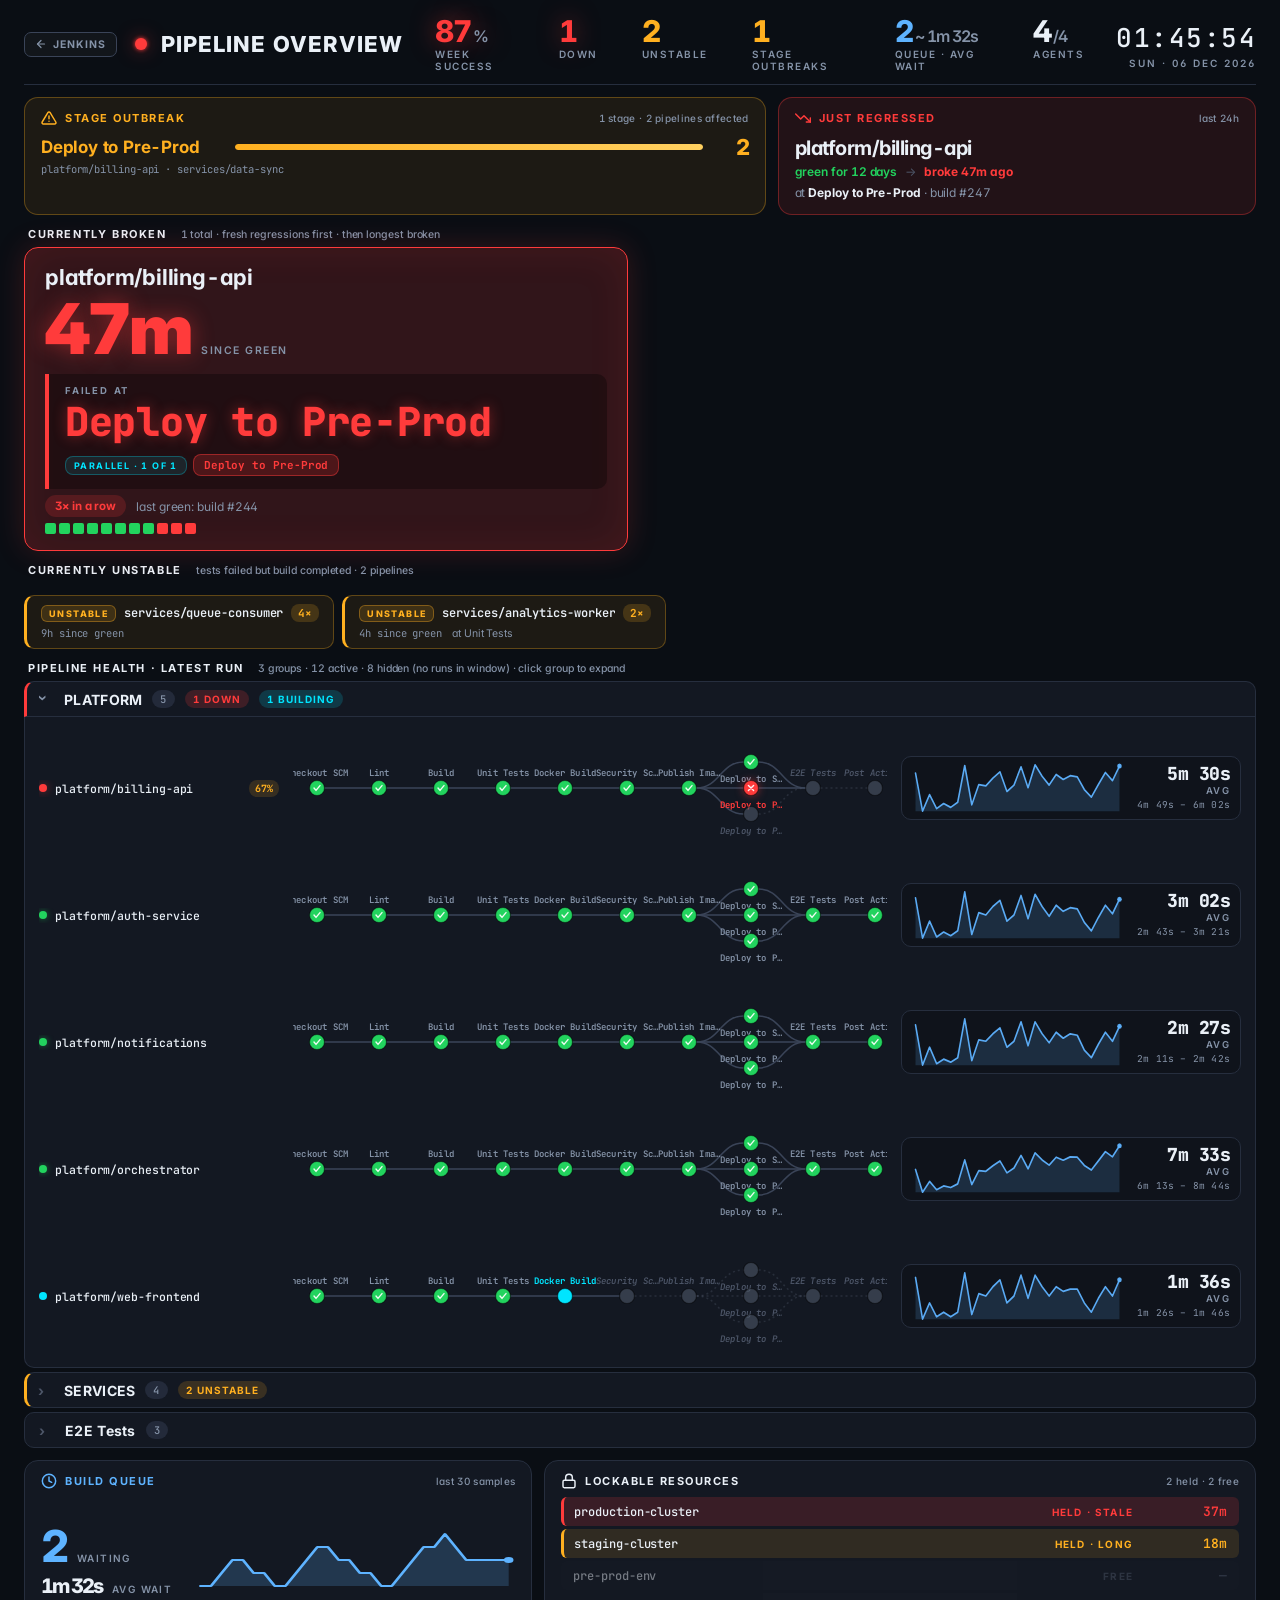
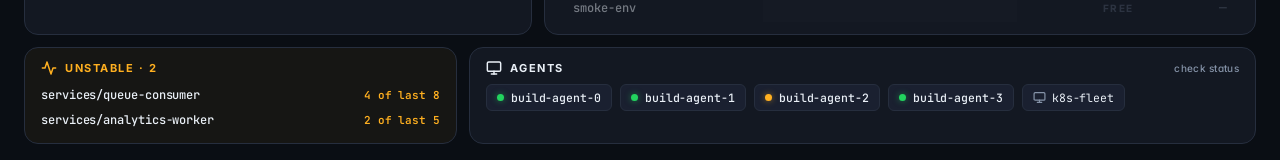
==== docs/preview.html @ 1a1cbe79 "Docs: dummy preview images for kiosk/embedded/locks; fix lock sort and preview data stub" ====
<!DOCTYPE html>
<html lang="en">
<head>
<meta charset="UTF-8">
<title>Pipeline Overview · Preview</title>
<link rel="preconnect" href="https://fonts.googleapis.com">
<link rel="preconnect" href="https://fonts.gstatic.com" crossorigin>
<link href="https://fonts.googleapis.com/css2?family=Inter:wght@400;500;600;700;800;900&family=JetBrains+Mono:wght@400;500;600;700&display=swap" rel="stylesheet">
<link rel="stylesheet" href="../src/main/webapp/css/overview-dashboard.css">
</head>
<body class="od-kiosk">

<div id="overview-dashboard"
     data-view-url="/preview/"
     data-root-url="/"
     data-refresh-interval="30"
     data-dashboard-title="Pipeline Overview"
     data-fullscreen="true">
  <div class="od-loading">
    <div class="od-loading-spinner"></div>
    <p>Loading dashboard data&hellip;</p>
  </div>
</div>

<script>
function makePipeline(name, opts) {
  opts = opts || {};
  return Object.assign({
    jobName: name,
    displayName: name,
    buildNumber: opts.buildNumber || (100 + Math.floor(Math.random() * 200)),
    buildUrl: '#',
    buildResult: opts.buildResult || 'SUCCESS',
    successRate7d: opts.successRate7d != null ? opts.successRate7d : 100,
    totalBuilds7d: opts.totalBuilds7d || 8,
    failureCount7d: opts.failureCount7d || 0,
    unstableCount7d: opts.unstableCount7d || 0,
    stages: opts.stages || DEFAULT_STAGES_OK,
    execTimes: opts.execTimes || fakeTimes(opts.avgSec || 240, 30, opts.trend || 0)
  }, opts.extra || {});
}

function fakeTimes(base, count, trend) {
  let s = 0xdeadbeef;
  const rnd = () => { s = (s * 1664525 + 1013904223) >>> 0; return (s & 0xffff) / 0x10000; };
  const out = [];
  for (let i = 0; i < count; i++) {
    const t = 1 + (trend || 0) * (i / Math.max(count - 1, 1));
    const j = 1 + (rnd() - 0.5) * 0.24;
    out.push(Math.max(5, Math.round(base * t * j)));
  }
  return out;
}

const DEFAULT_STAGES_OK = [
  { type: 'seq', name: 'Checkout SCM',     status: 'ok' },
  { type: 'seq', name: 'Lint',             status: 'ok' },
  { type: 'seq', name: 'Build',            status: 'ok' },
  { type: 'seq', name: 'Unit Tests',       status: 'ok' },
  { type: 'seq', name: 'Docker Build',     status: 'ok' },
  { type: 'seq', name: 'Security Scan',    status: 'ok' },
  { type: 'seq', name: 'Publish Image',    status: 'ok' },
  { type: 'parallel', children: [
      { name: 'Deploy to Staging',  status: 'ok' },
      { name: 'Deploy to Pre-Prod', status: 'ok' },
      { name: 'Deploy to Prod',     status: 'ok' },
  ]},
  { type: 'seq', name: 'E2E Tests',        status: 'ok' },
  { type: 'seq', name: 'Post Actions',     status: 'ok' },
];

const STAGES_FAILED_E2E = [
  { type: 'seq', name: 'Checkout SCM',  status: 'ok' },
  { type: 'seq', name: 'Lint',          status: 'ok' },
  { type: 'seq', name: 'Build',         status: 'ok' },
  { type: 'seq', name: 'Unit Tests',    status: 'ok' },
  { type: 'seq', name: 'Docker Build',  status: 'ok' },
  { type: 'seq', name: 'Security Scan', status: 'ok' },
  { type: 'seq', name: 'Publish Image', status: 'ok' },
  { type: 'parallel', children: [
      { name: 'Deploy to Staging',  status: 'ok' },
      { name: 'Deploy to Pre-Prod', status: 'fail' },
      { name: 'Deploy to Prod',     status: 'skipped' },
  ]},
  { type: 'seq', name: 'E2E Tests',     status: 'skipped' },
  { type: 'seq', name: 'Post Actions',  status: 'skipped' },
];

const STAGES_UNSTABLE = [
  { type: 'seq', name: 'Checkout SCM',  status: 'ok' },
  { type: 'seq', name: 'Lint',          status: 'ok' },
  { type: 'seq', name: 'Build',         status: 'ok' },
  { type: 'seq', name: 'Unit Tests',    status: 'unstable' },
  { type: 'seq', name: 'Docker Build',  status: 'ok' },
  { type: 'seq', name: 'Security Scan', status: 'ok' },
  { type: 'seq', name: 'Publish Image', status: 'ok' },
  { type: 'parallel', children: [
      { name: 'Deploy to Staging',  status: 'ok' },
      { name: 'Deploy to Pre-Prod', status: 'ok' },
      { name: 'Deploy to Prod',     status: 'ok' },
  ]},
  { type: 'seq', name: 'E2E Tests',     status: 'ok' },
  { type: 'seq', name: 'Post Actions',  status: 'ok' },
];

const STAGES_BUILDING = [
  { type: 'seq', name: 'Checkout SCM',  status: 'ok' },
  { type: 'seq', name: 'Lint',          status: 'ok' },
  { type: 'seq', name: 'Build',         status: 'ok' },
  { type: 'seq', name: 'Unit Tests',    status: 'ok' },
  { type: 'seq', name: 'Docker Build',  status: 'building' },
  { type: 'seq', name: 'Security Scan', status: 'skipped' },
  { type: 'seq', name: 'Publish Image', status: 'skipped' },
  { type: 'parallel', children: [
      { name: 'Deploy to Staging',  status: 'skipped' },
      { name: 'Deploy to Pre-Prod', status: 'skipped' },
      { name: 'Deploy to Prod',     status: 'skipped' },
  ]},
  { type: 'seq', name: 'E2E Tests',     status: 'skipped' },
  { type: 'seq', name: 'Post Actions',  status: 'skipped' },
];

const SAMPLE_DATA = {
  timestamp: Date.now(),
  viewName: 'Pipeline Overview',
  summary: {
    weekSuccessRate: 87.4,
    weekSuccessRateLastWeek: 91.0,
    downCount: 1,
    unstableCount: 2,
    buildingCount: 1,
    outbreakCount: 1,
    queueSize: 2,
    avgQueueWaitMs: 92000,
    agentsHealthy: 4,
    agentsTotal: 4
  },
  outbreaks: [
    { stageName: 'Deploy to Pre-Prod', count: 2,
      pipelines: ['platform/billing-api', 'services/data-sync'] }
  ],
  regressions: [
    {
      jobName: 'platform/billing-api',
      displayName: 'platform/billing-api',
      greenDurationMs: 12 * 24 * 3600 * 1000,
      brokeAtMs: Date.now() - 47 * 60 * 1000,
      failedStage: 'Deploy to Pre-Prod',
      buildNumber: 247,
      buildUrl: '#'
    }
  ],
  broken: [
    {
      jobName: 'platform/billing-api',
      displayName: 'platform/billing-api',
      groupName: 'PLATFORM',
      severity: 'failure',
      sinceGreenMs: 47 * 60 * 1000,
      consecutiveFailures: 3,
      lastGreenBuildNumber: 244,
      buildNumber: 247,
      buildUrl: '#',
      failedStage: {
        name: 'Deploy to Pre-Prod',
        isParallel: true,
        branches: [
          { name: 'Deploy to Pre-Prod', status: 'FAILED' }
        ]
      },
      history: ['ok','ok','ok','ok','ok','ok','ok','ok','fail','fail','fail']
    },
    {
      jobName: 'services/analytics-worker',
      displayName: 'services/analytics-worker',
      groupName: 'SERVICES',
      severity: 'unstable',
      sinceGreenMs: 4 * 3600 * 1000,
      consecutiveFailures: 2,
      lastGreenBuildNumber: 88,
      buildNumber: 90,
      buildUrl: '#',
      failedStage: { name: 'Unit Tests', isParallel: false }
    },
    {
      jobName: 'services/queue-consumer',
      displayName: 'services/queue-consumer',
      groupName: 'SERVICES',
      severity: 'unstable',
      sinceGreenMs: 9 * 3600 * 1000,
      consecutiveFailures: 4,
      lastGreenBuildNumber: 51,
      buildNumber: 55,
      buildUrl: '#'
    }
  ],
  groups: [
    {
      name: 'PLATFORM',
      pipelines: [
        makePipeline('platform/billing-api', {
          buildResult: 'FAILURE', successRate7d: 33, failureCount7d: 4, totalBuilds7d: 6,
          stages: STAGES_FAILED_E2E, avgSec: 320, trend: 0.04
        }),
        makePipeline('platform/auth-service', { avgSec: 180 }),
        makePipeline('platform/notifications', { avgSec: 145 }),
        makePipeline('platform/orchestrator', { avgSec: 410, trend: 0.18 }),
        makePipeline('platform/web-frontend', {
          buildResult: 'BUILDING', stages: STAGES_BUILDING, avgSec: 95
        }),
      ]
    },
    {
      name: 'SERVICES',
      pipelines: [
        makePipeline('services/analytics-worker', {
          buildResult: 'UNSTABLE', stages: STAGES_UNSTABLE, avgSec: 280,
          successRate7d: 60, unstableCount7d: 2, totalBuilds7d: 5
        }),
        makePipeline('services/queue-consumer', {
          buildResult: 'UNSTABLE', stages: STAGES_UNSTABLE, avgSec: 165,
          successRate7d: 50, unstableCount7d: 4, failureCount7d: 1, totalBuilds7d: 8
        }),
        makePipeline('services/data-sync', { avgSec: 220 }),
        makePipeline('services/report-generator', { avgSec: 95, trend: -0.12 }),
      ]
    },
    {
      name: 'E2E Tests',
      pipelines: [
        makePipeline('e2e/staging', {
          stages: [
            { type: 'seq', name: 'Checkout SCM',     status: 'ok' },
            { type: 'seq', name: 'Provision',        status: 'ok' },
            { type: 'seq', name: 'Deploy Services',  status: 'ok' },
            { type: 'seq', name: 'Run E2E Tests',    status: 'ok' },
            { type: 'seq', name: 'Tear Down',        status: 'ok' },
          ],
          avgSec: 1450
        }),
        makePipeline('e2e/production', {
          stages: [
            { type: 'seq', name: 'Checkout SCM',    status: 'ok' },
            { type: 'seq', name: 'Run E2E Tests',   status: 'ok' },
            { type: 'seq', name: 'Post Actions',    status: 'ok' },
          ],
          avgSec: 1100
        }),
        makePipeline('e2e/smoke', {
          stages: [
            { type: 'seq', name: 'Checkout SCM',  status: 'ok' },
            { type: 'seq', name: 'Smoke Tests',   status: 'ok' },
          ],
          avgSec: 240
        }),
      ]
    }
  ],
  hiddenInactive: 8,
  queueHistory: [0,0,1,2,2,1,1,0,0,1,2,3,3,2,2,1,1,0,0,1,2,3,3,4,3,2,2,2,2,2],
  locks: [
    { name: 'production-cluster', status: 'held', holdMs: 37 * 60 * 1000, stale: true },
    { name: 'staging-cluster',    status: 'held', holdMs: 18 * 60 * 1000, stale: false },
    { name: 'pre-prod-env',       status: 'free', holdMs: 0, stale: false },
    { name: 'smoke-env',          status: 'free', holdMs: 0, stale: false },
  ],
  unstable: [
    { jobName: 'services/queue-consumer', displayName: 'services/queue-consumer',
      unstableCount: 4, totalCount: 8 },
    { jobName: 'services/analytics-worker', displayName: 'services/analytics-worker',
      unstableCount: 2, totalCount: 5 },
  ],
  agents: {
    permanent: [
      { name: 'build-agent-0', status: 'ok',      executorsBusy: 0, executorsTotal: 2 },
      { name: 'build-agent-1', status: 'ok',      executorsBusy: 1, executorsTotal: 2 },
      { name: 'build-agent-2', status: 'partial', executorsBusy: 2, executorsTotal: 2 },
      { name: 'build-agent-3', status: 'ok',      executorsBusy: 0, executorsTotal: 2 },
    ],
    clouds: [
      { name: 'k8s-fleet', hot: 2, max: 6 },
    ]
  }
};

// The dashboard fetches its data and wraps a CSRF crumb; stub both so the
// real overview-dashboard.js renders SAMPLE_DATA without a Jenkins backend.
window.crumb = { wrap: function (headers) { return headers || {}; } };
window.fetch = function () {
  return Promise.resolve({
    ok: true,
    status: 200,
    json: function () { return Promise.resolve(SAMPLE_DATA); }
  });
};
</script>

<script src="../src/main/webapp/js/overview-dashboard.js"></script>
<script>
  // Auto-expand the first group so the stage graph is visible in the preview.
  var first = document.querySelector('.health-group-block');
  if (first) first.classList.add('expanded');
</script>
</body>
</html>
---- src/main/webapp/css/overview-dashboard.css ----
:root {
  --od-bg: #0a0e14;
  --od-bg-2: #0d1219;
  --od-surface: #131822;
  --od-surface-2: #1a2030;
  --od-surface-3: #232a3a;
  --od-border: #262e3e;
  --od-border-strong: #3a4458;

  --od-text: #eaf0f7;
  --od-text-muted: #8593a8;
  --od-text-dim: #4d5668;

  --od-green: #22d35e;
  --od-green-glow: rgba(34, 211, 94, 0.5);

  --od-red: #ff3b3b;
  --od-red-glow: rgba(255, 59, 59, 0.5);

  --od-amber: #ffb020;
  --od-amber-glow: rgba(255, 176, 32, 0.5);

  --od-blue: #5eb3ff;
  --od-cyan: #00e5ff;
  --od-cyan-glow: rgba(0, 229, 255, 0.55);

  --od-r-sm: 6px;
  --od-r-md: 10px;
  --od-r-lg: 14px;

  --od-font: 'Inter', system-ui, -apple-system, "Segoe UI", Roboto, sans-serif;
  --od-mono: 'JetBrains Mono', ui-monospace, "SF Mono", Menlo, monospace;
}

/* Kiosk mode */
body.od-kiosk { overflow-y: auto; background: var(--od-bg); margin: 0; }
body.od-kiosk .page-header,
body.od-kiosk #header,
body.od-kiosk #page-header,
body.od-kiosk header.page-header,
body.od-kiosk header#page-header,
body.od-kiosk .jenkins-app-bar,
body.od-kiosk .app-bar,
body.od-kiosk #side-panel,
body.od-kiosk .jenkins-breadcrumbs,
body.od-kiosk #breadcrumbBar,
body.od-kiosk .page-footer,
body.od-kiosk #footer { display: none !important; }

/* When embedded inside Jenkins (not kiosk), inherit theme colors so the
   dashboard matches the rest of the UI in light or dark themes. */
body:not(.od-kiosk) #overview-dashboard {
  --od-bg: var(--background, #0a0e14);
  --od-bg-2: var(--background-secondary, var(--background, #0d1219));
  --od-surface: var(--card-background, #131822);
  --od-surface-2: var(--button-background, var(--background-secondary, #1a2030));
  --od-surface-3: var(--button-background--focus, var(--background, #232a3a));
  --od-text: var(--text-color, #eaf0f7);
  --od-text-muted: var(--text-color-secondary, #8593a8);
  --od-text-dim: var(--text-color-secondary, #4d5668);
  --od-border: var(--card-border-color, #262e3e);
  --od-border-strong: var(--card-border-color, #3a4458);
}
body.od-kiosk #main-panel,
body.od-kiosk .jenkins-app-bar,
body.od-kiosk .app-bar { padding: 0 !important; margin: 0 !important; }
body.od-kiosk #overview-dashboard {
  position: absolute; top: 0; left: 0; right: 0;
  z-index: 99999;
  min-height: 100vh;
}

/* Root */
#overview-dashboard {
  background: var(--od-bg);
  color: var(--od-text);
  font-family: var(--od-font);
  font-feature-settings: 'cv11', 'ss01';
  font-variant-numeric: tabular-nums;
  -webkit-font-smoothing: antialiased;
  letter-spacing: -0.005em;
  min-height: 800px;
}
#overview-dashboard, #overview-dashboard * { box-sizing: border-box; }

/* Loading */
.od-loading {
  display: flex;
  flex-direction: column;
  align-items: center;
  justify-content: center;
  min-height: 80vh;
  gap: 14px;
  color: var(--od-text-muted);
  font-family: var(--od-font);
}
.od-loading-spinner {
  width: 36px; height: 36px;
  border: 3px solid var(--od-border);
  border-top-color: var(--od-cyan);
  border-radius: 50%;
  animation: od-spin 0.9s linear infinite;
}
@keyframes od-spin { to { transform: rotate(360deg); } }

.od-error {
  margin: 40px;
  padding: 20px;
  background: rgba(255, 59, 59, 0.10);
  border: 1px solid var(--od-red);
  border-radius: var(--od-r-md);
  color: var(--od-red);
  font-family: var(--od-mono);
  font-size: 12px;
}

/* Dashboard grid */
.dashboard {
  display: grid;
  grid-template-rows: auto auto auto auto auto auto auto;
  align-content: start;
  min-height: 100vh;
  gap: 12px;
  padding: 16px 24px;
}
/* Embedded as a view: take natural height instead of forcing a full viewport,
   which otherwise leaves large empty bands around the sections. */
body:not(.od-kiosk) .dashboard { min-height: auto; }

/* Command strip */
.cmd-strip {
  display: grid;
  grid-template-columns: auto 1fr auto;
  align-items: center;
  gap: 32px;
  padding-bottom: 12px;
  border-bottom: 1px solid var(--od-border);
}
.cmd-title { display: flex; align-items: center; gap: 14px; }

/* Back button */
.cmd-back {
  display: inline-flex;
  align-items: center;
  gap: 6px;
  padding: 5px 10px;
  border: 1px solid var(--od-border-strong);
  border-radius: 7px;
  background: rgba(255, 255, 255, 0.03);
  color: var(--od-text-muted);
  font-size: 10.5px;
  font-weight: 700;
  letter-spacing: 1px;
  text-transform: uppercase;
  text-decoration: none;
  transition: color 0.15s, border-color 0.15s, background 0.15s;
  margin-right: 4px;
}
.cmd-back:hover {
  color: var(--od-text);
  border-color: rgba(255, 255, 255, 0.25);
  background: rgba(255, 255, 255, 0.08);
  text-decoration: none;
}
.cmd-back svg { width: 12px; height: 12px; flex: 0 0 auto; }
.cmd-title-text {
  font-size: 22px;
  font-weight: 800;
  letter-spacing: 1px;
}
.cmd-pulse {
  width: 12px; height: 12px;
  border-radius: 50%;
  background: var(--od-red);
  box-shadow: 0 0 18px var(--od-red-glow), 0 0 4px var(--od-red);
  animation: od-pulse-glow 2.4s ease-in-out infinite;
}
.cmd-pulse.ok {
  background: var(--od-green);
  box-shadow: 0 0 18px var(--od-green-glow), 0 0 4px var(--od-green);
}
@keyframes od-pulse-glow {
  0%, 100% { opacity: 1; transform: scale(1); }
  50% { opacity: 0.45; transform: scale(0.82); }
}

.cmd-vitals { display: flex; gap: 44px; justify-content: center; }
.vital {
  display: flex;
  flex-direction: column;
  align-items: flex-start;
  gap: 2px;
}
.vital-value {
  font-size: 30px;
  font-weight: 800;
  line-height: 1;
  letter-spacing: -1px;
  display: flex;
  align-items: baseline;
  gap: 2px;
}
.vital-value .unit {
  font-size: 16px;
  font-weight: 600;
  color: var(--od-text-muted);
}
.vital-label {
  font-size: 10px;
  text-transform: uppercase;
  letter-spacing: 1.5px;
  color: var(--od-text-muted);
  font-weight: 600;
}
.vital.success .vital-value { color: var(--od-green); }
.vital.danger .vital-value {
  color: var(--od-red);
  text-shadow: 0 0 24px var(--od-red-glow);
}
.vital.warn .vital-value { color: var(--od-amber); }
.vital.od-info .vital-value { color: var(--od-blue); }

.od-kiosk-toggle {
  display: inline-flex;
  align-items: center;
  justify-content: center;
  width: 30px; height: 30px;
  margin-bottom: 4px;
  border: 1px solid var(--od-border-strong);
  border-radius: 7px;
  background: rgba(255, 255, 255, 0.03);
  color: var(--od-text-muted);
  text-decoration: none;
  transition: color 0.15s, border-color 0.15s, background 0.15s;
}
.od-kiosk-toggle:hover {
  color: var(--od-text);
  border-color: rgba(255, 255, 255, 0.25);
  background: rgba(255, 255, 255, 0.08);
  text-decoration: none;
}
.od-kiosk-toggle svg { width: 14px; height: 14px; }

.cmd-clock { text-align: right; display: flex; flex-direction: column; align-items: flex-end; }
.cmd-time {
  font-family: var(--od-mono);
  font-size: 26px;
  font-weight: 500;
  letter-spacing: 1.5px;
  color: var(--od-text);
}
.cmd-date {
  font-size: 10px;
  color: var(--od-text-muted);
  text-transform: uppercase;
  letter-spacing: 2px;
  font-weight: 600;
  margin-top: 2px;
}

/* Panels */
.panel {
  background: var(--od-surface);
  border: 1px solid var(--od-border);
  border-radius: var(--od-r-lg);
  padding: 12px 16px;
  display: flex;
  flex-direction: column;
  gap: 8px;
  position: relative;
  overflow: hidden;
}
.panel-header {
  display: flex;
  align-items: center;
  gap: 8px;
  font-size: 11px;
  font-weight: 700;
  text-transform: uppercase;
  letter-spacing: 1.5px;
}
.panel-header .icon { width: 16px; height: 16px; flex: 0 0 auto; }
.panel-header .panel-meta {
  margin-left: auto;
  font-size: 10px;
  font-weight: 500;
  color: var(--od-text-muted);
  text-transform: none;
  letter-spacing: 0.3px;
}

/* Crisis zone */
.crisis {
  display: grid;
  grid-template-columns: 1.55fr 1fr;
  gap: 12px;
}
.panel.outbreak {
  background: rgba(255, 176, 32, 0.08);
  border-color: rgba(255, 176, 32, 0.3);
}
.panel.outbreak .panel-header,
.panel.outbreak .icon { color: var(--od-amber); }

.cluster-list { display: flex; flex-direction: column; gap: 6px; }
.cluster-item { display: flex; flex-direction: column; gap: 2px; }
.cluster-row {
  display: grid;
  grid-template-columns: 180px 1fr auto;
  align-items: center;
  gap: 14px;
}
.cluster-stage {
  font-size: 17px;
  font-weight: 700;
  color: var(--od-amber);
  letter-spacing: -0.2px;
}
.cluster-bar {
  height: 6px;
  background: rgba(255, 176, 32, 0.12);
  border-radius: 3px;
  overflow: hidden;
}
.cluster-bar-fill {
  height: 100%;
  background: linear-gradient(90deg, var(--od-amber), #ffd060);
  border-radius: 3px;
  box-shadow: 0 0 10px var(--od-amber-glow);
}
.cluster-count {
  font-size: 22px;
  font-weight: 800;
  color: var(--od-amber);
  min-width: 32px;
  text-align: right;
  letter-spacing: -1px;
}
.cluster-pipelines {
  font-family: var(--od-mono);
  font-size: 10.5px;
  color: var(--od-text-muted);
  line-height: 1.4;
}
.cluster-empty, .panel-empty {
  font-family: var(--od-mono);
  font-size: 11px;
  color: var(--od-text-dim);
  font-style: italic;
  padding: 6px 4px;
}

.panel.regression {
  background: rgba(255, 59, 59, 0.10);
  border-color: rgba(255, 59, 59, 0.35);
}
.panel.regression .panel-header,
.panel.regression .icon { color: var(--od-red); }

.regression-main { display: flex; flex-direction: column; gap: 4px; padding: 2px 0; }
.regression-name {
  font-size: 20px;
  font-weight: 700;
  color: var(--od-text);
  letter-spacing: -0.5px;
}
.regression-meta {
  font-size: 12px;
  color: var(--od-text-muted);
  display: flex;
  gap: 8px;
  align-items: center;
}
.regression-streak { color: var(--od-green); font-weight: 600; }
.regression-broke { color: var(--od-red); font-weight: 700; }
.regression-arrow { color: var(--od-text-dim); }
.regression-stage {
  font-size: 12px;
  color: var(--od-text-muted);
  margin-top: 2px;
}
.regression-stage strong { color: var(--od-text); font-weight: 700; }

/* Section header */
.section-header {
  display: flex;
  align-items: baseline;
  gap: 14px;
  padding: 0 4px 6px;
}
.section-title {
  font-size: 11px;
  font-weight: 700;
  text-transform: uppercase;
  letter-spacing: 1.6px;
  color: var(--od-text);
}
.section-meta {
  font-size: 10.5px;
  color: var(--od-text-muted);
  font-weight: 500;
}

/* Currently broken */
.broken-section {
  display: flex;
  flex-direction: column;
  min-height: 0;
}
.broken-grid {
  display: grid;
  grid-template-columns: 2fr 1fr 1fr;
  gap: 12px;
  flex: 1;
  min-height: 0;
}
.broken-grid.empty {
  display: flex;
  align-items: center;
  justify-content: center;
  min-height: 120px;
  background: rgba(34, 211, 94, 0.04);
  border: 1px dashed rgba(34, 211, 94, 0.25);
  border-radius: var(--od-r-lg);
  color: var(--od-green);
  font-weight: 600;
  font-size: 14px;
  letter-spacing: 0.5px;
}

.broken-card {
  background: rgba(255, 59, 59, 0.10);
  border: 1px solid rgba(255, 59, 59, 0.3);
  border-radius: var(--od-r-lg);
  padding: 16px 20px;
  display: flex;
  flex-direction: column;
  justify-content: space-between;
  position: relative;
  overflow: hidden;
}
.broken-card.severity-critical {
  background: rgba(255, 59, 59, 0.16);
  border-color: var(--od-red);
  box-shadow: inset 0 0 40px rgba(255, 59, 59, 0.10), 0 0 30px rgba(255, 59, 59, 0.18);
  animation: od-critical-glow 3s ease-in-out infinite;
}

/* Unstable section */
.unstable-section { display: flex; flex-direction: column; }
.unstable-section.empty .unstable-strip {
  align-items: center; justify-content: center;
  min-height: 44px;
  background: rgba(34, 211, 94, 0.03);
  border: 1px dashed rgba(34, 211, 94, 0.18);
  border-radius: var(--od-r-md);
  color: var(--od-text-dim);
  font-style: italic;
  font-size: 11px;
  padding: 8px;
}

/* Unstable cards */
.unstable-strip {
  display: flex;
  flex-wrap: wrap;
  gap: 8px;
  margin-top: 12px;
}
.unstable-compact-card {
  display: flex;
  flex-direction: column;
  gap: 4px;
  padding: 8px 14px;
  background: rgba(255, 176, 32, 0.08);
  border: 1px solid rgba(255, 176, 32, 0.3);
  border-left: 3px solid var(--od-amber);
  border-radius: var(--od-r-md);
  min-width: 260px;
  max-width: 360px;
  flex: 0 1 auto;
}
.ucc-row1 {
  display: flex;
  align-items: center;
  gap: 8px;
}
.ucc-row2 {
  display: flex;
  align-items: center;
  gap: 10px;
  font-size: 11px;
}
.ucc-tag {
  font-size: 9px;
  font-weight: 800;
  letter-spacing: 1.4px;
  color: var(--od-amber);
  background: rgba(255, 176, 32, 0.15);
  padding: 2px 7px;
  border-radius: 6px;
  border: 1px solid rgba(255, 176, 32, 0.35);
  flex: 0 0 auto;
}
.ucc-name {
  font-family: var(--od-mono);
  font-size: 12px;
  font-weight: 600;
  color: var(--od-text);
  flex: 1;
  white-space: nowrap;
  overflow: hidden;
  text-overflow: ellipsis;
}
.ucc-name a { color: inherit; text-decoration: none; }
.ucc-name a:hover { color: var(--od-amber); }
.ucc-streak {
  font-family: var(--od-mono);
  font-size: 11px;
  font-weight: 700;
  color: var(--od-amber);
  background: rgba(255, 176, 32, 0.18);
  padding: 2px 7px;
  border-radius: 8px;
  flex: 0 0 auto;
}
.ucc-time {
  color: var(--od-text-muted);
  font-family: var(--od-mono);
  font-size: 10.5px;
}
.ucc-stage {
  color: var(--od-text-muted);
  font-size: 10.5px;
}

/* Broken overflow (4th+ failure beyond the top-3 hero cards) */
.broken-overflow-strip {
  display: flex;
  flex-wrap: wrap;
  gap: 8px;
  margin-top: 12px;
}
.broken-compact-card {
  display: flex;
  flex-direction: column;
  gap: 4px;
  padding: 8px 14px;
  background: rgba(255, 59, 59, 0.10);
  border: 1px solid rgba(255, 59, 59, 0.35);
  border-left: 3px solid var(--od-red);
  border-radius: var(--od-r-md);
  min-width: 260px;
  max-width: 360px;
  flex: 0 1 auto;
}
.bcc-row1 { display: flex; align-items: center; gap: 8px; }
.bcc-row2 { display: flex; align-items: center; gap: 10px; font-size: 11px; }
.bcc-tag {
  font-size: 9px;
  font-weight: 800;
  letter-spacing: 1.4px;
  color: var(--od-red);
  background: rgba(255, 59, 59, 0.15);
  padding: 2px 7px;
  border-radius: 6px;
  border: 1px solid rgba(255, 59, 59, 0.35);
  flex: 0 0 auto;
}
.bcc-name {
  font-family: var(--od-mono);
  font-size: 12px;
  font-weight: 600;
  color: var(--od-text);
  flex: 1;
  white-space: nowrap;
  overflow: hidden;
  text-overflow: ellipsis;
}
.bcc-name a { color: inherit; text-decoration: none; }
.bcc-name a:hover { color: var(--od-red); }
.bcc-streak {
  font-family: var(--od-mono);
  font-size: 11px;
  font-weight: 700;
  color: var(--od-red);
  background: rgba(255, 59, 59, 0.18);
  padding: 2px 7px;
  border-radius: 8px;
  flex: 0 0 auto;
}
.bcc-time {
  color: var(--od-text-muted);
  font-family: var(--od-mono);
  font-size: 10.5px;
}
.bcc-stage {
  color: var(--od-text-muted);
  font-size: 10.5px;
}
@keyframes od-critical-glow {
  0%, 100% { box-shadow: inset 0 0 40px rgba(255, 59, 59, 0.10), 0 0 30px rgba(255, 59, 59, 0.15); }
  50% { box-shadow: inset 0 0 60px rgba(255, 59, 59, 0.20), 0 0 50px rgba(255, 59, 59, 0.32); }
}
.broken-card.severity-critical .broken-time-value { font-size: 70px; }
.broken-card.severity-high .broken-time-value     { font-size: 44px; }
.broken-card.severity-medium .broken-time-value   { font-size: 36px; }

.broken-name {
  font-size: 15px;
  font-weight: 700;
  color: var(--od-text);
  letter-spacing: -0.2px;
}
.broken-card.severity-critical .broken-name { font-size: 22px; }
.broken-name a { color: inherit; text-decoration: none; }
.broken-name a:hover { text-decoration: underline; }

.broken-time { display: flex; align-items: baseline; gap: 10px; margin: 4px 0; }
.broken-time-value {
  font-weight: 900;
  color: var(--od-red);
  letter-spacing: -3px;
  line-height: 1;
  text-shadow: 0 0 22px rgba(255, 59, 59, 0.45);
  font-variant-numeric: tabular-nums;
}
.broken-time-label {
  font-size: 10.5px;
  text-transform: uppercase;
  letter-spacing: 1.5px;
  color: var(--od-text-muted);
  font-weight: 600;
}

.broken-meta {
  display: flex;
  gap: 10px;
  flex-wrap: wrap;
  align-items: center;
  font-size: 12px;
}
.broken-streak {
  background: rgba(255, 59, 59, 0.18);
  color: var(--od-red);
  padding: 4px 10px;
  border-radius: 11px;
  font-weight: 700;
  font-size: 11.5px;
}
.broken-meta .broken-meta-text { color: var(--od-text-muted); }

.broken-stage-hero {
  display: flex;
  flex-direction: column;
  gap: 6px;
  padding: 11px 16px 13px;
  background: rgba(0, 0, 0, 0.32);
  border-left: 4px solid var(--od-red);
  border-radius: 0 var(--od-r-md) var(--od-r-md) 0;
  margin: 6px 0;
}
.broken-stage-label {
  font-size: 9.5px;
  text-transform: uppercase;
  letter-spacing: 1.8px;
  color: var(--od-text-muted);
  font-weight: 700;
}
.broken-stage-value {
  font-family: var(--od-mono);
  font-size: 22px;
  font-weight: 800;
  color: var(--od-red);
  letter-spacing: -0.3px;
  line-height: 1;
  text-shadow: 0 0 14px rgba(255, 59, 59, 0.45);
}
.broken-card.severity-critical .broken-stage-value { font-size: 40px; }
.broken-card.severity-high     .broken-stage-value { font-size: 26px; }
.broken-card.severity-medium   .broken-stage-value { font-size: 20px; }

.broken-stage-branches {
  display: flex;
  gap: 6px;
  flex-wrap: wrap;
  align-items: center;
  margin-top: 6px;
}
.broken-stage-tag {
  font-size: 9px;
  text-transform: uppercase;
  letter-spacing: 1.4px;
  color: var(--od-cyan);
  font-weight: 700;
  background: rgba(0, 229, 255, 0.10);
  padding: 3px 8px;
  border-radius: 8px;
  border: 1px solid rgba(0, 229, 255, 0.28);
}
.broken-stage-branch {
  font-family: var(--od-mono);
  font-size: 11px;
  color: var(--od-red);
  font-weight: 700;
  background: rgba(255, 59, 59, 0.20);
  padding: 3px 10px;
  border-radius: 8px;
  border: 1px solid rgba(255, 59, 59, 0.45);
}

.broken-history {
  display: flex;
  gap: 3px;
  margin-top: 6px;
}
.hist-dot {
  width: 11px;
  height: 11px;
  border-radius: 2px;
}
.hist-dot.ok { background: var(--od-green); }
.hist-dot.fail { background: var(--od-red); }
.hist-dot.unstable { background: var(--od-amber); }
.hist-dot.building {
  background: var(--od-cyan);
  animation: od-pulse-glow 1.4s ease-in-out infinite;
}

/* Pipeline health */
.health-section {
  display: flex;
  flex-direction: column;
  min-height: 0;
}
.health-rows {
  display: flex;
  flex-direction: column;
  gap: 4px;
  min-width: 0;
}
.health-rows::-webkit-scrollbar { width: 6px; }
.health-rows::-webkit-scrollbar-thumb { background: var(--od-border-strong); border-radius: 3px; }
.health-rows::-webkit-scrollbar-track { background: transparent; }

.health-group-block { display: flex; flex-direction: column; }

.health-row {
  display: flex;
  align-items: center;
  gap: 14px;
  padding: 8px 14px;
  background: var(--od-surface);
  border: 1px solid var(--od-border);
  border-radius: var(--od-r-md);
  cursor: pointer;
  transition: border-color 0.15s, background 0.15s;
  user-select: none;
}
.health-row:hover { border-color: var(--od-border-strong); background: var(--od-surface-2); }

.chevron {
  display: inline-block;
  color: var(--od-text-dim);
  font-size: 14px;
  font-weight: 700;
  margin-right: 6px;
  transition: transform 0.2s ease;
  width: 10px;
}
.health-group-block.expanded .chevron { transform: rotate(90deg); color: var(--od-text-muted); }

.health-group {
  font-weight: 700;
  font-size: 14px;
  letter-spacing: 0.3px;
  display: flex;
  align-items: center;
  gap: 10px;
  flex: 1;
}
.health-count {
  font-family: var(--od-mono);
  font-size: 10.5px;
  color: var(--od-text-muted);
  font-weight: 500;
  background: var(--od-surface-3);
  padding: 2px 8px;
  border-radius: 9px;
}
.group-badge {
  font-size: 10px;
  font-weight: 700;
  text-transform: uppercase;
  letter-spacing: 1px;
  padding: 3px 8px;
  border-radius: 9px;
  display: inline-flex;
  align-items: center;
  gap: 4px;
}
.group-badge.bad   { background: rgba(255, 59, 59, 0.18);  color: var(--od-red);   }
.group-badge.warn  { background: rgba(255, 176, 32, 0.16); color: var(--od-amber); }
.group-badge.build { background: rgba(0, 229, 255, 0.16);  color: var(--od-cyan);  animation: od-pulse-glow 1.6s ease-in-out infinite; }

.health-row.bad  { border-left: 3px solid var(--od-red);   padding-left: 11px; }
.health-row.warn { border-left: 3px solid var(--od-amber); padding-left: 11px; }

.health-sublist {
  display: none;
  flex-direction: column;
  gap: 5px;
  margin: 0;
  padding: 10px 14px;
  background: var(--od-surface);
  border: 1px solid var(--od-border);
  border-top: none;
  border-radius: 0 0 var(--od-r-md) var(--od-r-md);
  min-width: 0;
  overflow: hidden;
}
.health-group-block.expanded .health-sublist { display: flex; }
/* Expanded group reads as one card: header rounds the top, sublist the bottom. */
.health-group-block.expanded .health-row { border-radius: var(--od-r-md) var(--od-r-md) 0 0; }

.pipeline-row {
  display: flex;
  align-items: center;
  gap: 14px;
  padding: 4px 0;
  width: 100%;
  min-width: 0;
}
.pipeline-name {
  flex: 0 0 240px;
  font-family: var(--od-mono);
  font-size: 11.5px;
  font-weight: 500;
  color: var(--od-text);
  white-space: nowrap;
  overflow: hidden;
  text-overflow: ellipsis;
  display: flex;
  align-items: center;
  gap: 8px;
}
.pipeline-name a { color: inherit; text-decoration: none; }
.pipeline-name a:hover { color: var(--od-blue); }

.row-build-dot {
  width: 8px; height: 8px;
  border-radius: 50%;
  flex: 0 0 auto;
  display: inline-block;
}
.row-build-dot.ok       { background: var(--od-green);  box-shadow: 0 0 6px var(--od-green-glow); }
.row-build-dot.fail     { background: var(--od-red);    box-shadow: 0 0 8px var(--od-red-glow); }
.row-build-dot.unstable { background: var(--od-amber);  box-shadow: 0 0 6px var(--od-amber-glow); }
.row-build-dot.building { background: var(--od-cyan);   animation: od-pulse-glow 1.5s ease-in-out infinite; }
.row-build-dot.skipped  { background: var(--od-text-dim); }

.row-flaky {
  font-size: 10px;
  font-weight: 700;
  color: var(--od-amber);
  background: rgba(255, 176, 32, 0.15);
  padding: 2px 6px;
  border-radius: 8px;
  margin-left: auto;
  flex: 0 0 auto;
}
.pipeline-row .pipeline-stages {
  flex: 1 1 0;
  width: 0;          /* prevents the SVG's intrinsic width from inflating the row */
  min-width: 0;
  overflow-x: auto;
  overflow-y: hidden;
  padding: 2px 0;
}
.pipeline-row .pipeline-stages::-webkit-scrollbar { height: 4px; }
.pipeline-row .pipeline-stages::-webkit-scrollbar-thumb { background: var(--od-border-strong); border-radius: 2px; }

/* Stage graph */
.pg-svg { display: block; }

.pg-node {
  stroke: rgba(0, 0, 0, 0.45);
  stroke-width: 1.2;
  cursor: pointer;
  transition: stroke 0.15s, filter 0.15s;
}
.pg-node:hover { stroke: var(--od-text-muted); stroke-width: 1.6; filter: brightness(1.25); }
.pg-glyph {
  stroke: rgba(255, 255, 255, 0.92);
  stroke-width: 1.4;
  fill: none;
  stroke-linecap: round;
  stroke-linejoin: round;
  pointer-events: none;
}
.pg-ok { fill: var(--od-green); }
.pg-fail {
  fill: var(--od-red);
  filter: drop-shadow(0 0 4px var(--od-red-glow));
}
.pg-unstable { fill: var(--od-amber); }
.pg-skipped { fill: rgba(77, 86, 104, 0.6); }
.pg-building {
  fill: var(--od-cyan);
  transform-box: fill-box;
  transform-origin: center;
  animation: od-pulse-glow 1.5s infinite;
}

.pg-line {
  stroke: var(--od-border-strong);
  stroke-width: 1.5;
  fill: none;
}
.pg-line.skipped { stroke: rgba(77, 86, 104, 0.35); stroke-dasharray: 2 3; }

.pg-label {
  fill: var(--od-text-muted);
  font-family: var(--od-mono);
  font-weight: 600;
  pointer-events: none;
  letter-spacing: 0.2px;
}
.pg-label.fail { fill: var(--od-red); font-weight: 700; }
.pg-label.unstable { fill: var(--od-amber); font-weight: 700; }
.pg-label.skipped { fill: var(--od-text-dim); font-style: italic; }
.pg-label.building { fill: var(--od-cyan); font-weight: 700; }

.tt-label { display: block; margin-top: 3px; font-weight: 400; opacity: 0.7; }

/* Exec time card */
.exec-time {
  flex: 0 0 340px;
  display: flex;
  align-items: center;
  gap: 14px;
  padding: 4px 10px;
  height: 64px;
  background: rgba(0, 0, 0, 0.20);
  border: 1px solid var(--od-border);
  border-radius: var(--od-r-md);
}
.exec-spark {
  flex: 1;
  height: 100%;
  position: relative;
  min-width: 0;
  cursor: crosshair;
  display: flex;
  align-items: stretch;
}
.exec-spark svg { width: 100%; height: 100%; display: block; }

.exec-tooltip {
  position: absolute;
  bottom: calc(100% + 8px);
  transform: translateX(-50%);
  background: var(--od-surface-3);
  border: 1px solid var(--od-border-strong);
  color: var(--od-text);
  padding: 5px 9px;
  border-radius: 5px;
  font-family: var(--od-mono);
  font-size: 10.5px;
  font-weight: 600;
  white-space: nowrap;
  pointer-events: none;
  z-index: 100;
  box-shadow: 0 6px 16px rgba(0, 0, 0, 0.6);
  display: none;
  letter-spacing: -0.2px;
}
.exec-tooltip::after {
  content: ''; position: absolute; top: 100%; left: 50%;
  margin-left: -5px;
  border: 5px solid transparent;
  border-top-color: var(--od-surface-3);
}
.exec-tooltip::before {
  content: ''; position: absolute; top: 100%; left: 50%;
  margin-left: -6px; margin-top: 1px;
  border: 6px solid transparent;
  border-top-color: var(--od-border-strong);
}
.exec-tooltip .tt-dur { color: var(--od-text); }
.exec-tooltip .tt-sub { color: var(--od-text-muted); margin-left: 6px; font-weight: 500; }

.exec-meta {
  display: flex;
  flex-direction: column;
  align-items: flex-end;
  gap: 2px;
  flex: 0 0 auto;
}
.exec-value {
  font-family: var(--od-mono);
  font-size: 18px;
  font-weight: 800;
  color: var(--od-text);
  font-variant-numeric: tabular-nums;
  letter-spacing: -0.5px;
  line-height: 1;
}
.exec-sub {
  font-size: 9.5px;
  text-transform: uppercase;
  letter-spacing: 1.3px;
  color: var(--od-text-muted);
  font-weight: 600;
  display: flex;
  align-items: center;
  gap: 6px;
}
.exec-range {
  font-family: var(--od-mono);
  font-size: 9.5px;
  color: var(--od-text-muted);
  letter-spacing: 0.2px;
}
.exec-trend {
  font-family: var(--od-mono);
  font-size: 10px;
  font-weight: 800;
  padding: 2px 6px;
  border-radius: 6px;
}
.exec-trend.up   { color: var(--od-amber); background: rgba(255, 176, 32, 0.14); }
.exec-trend.down { color: var(--od-green); background: rgba(34, 211, 94, 0.14); }
.exec-trend.flat { color: var(--od-text-dim); }
.exec-empty {
  font-family: var(--od-mono);
  font-size: 11px;
  color: var(--od-text-muted);
  font-style: italic;
  flex: 1;
  text-align: center;
  display: flex;
  align-items: center;
  justify-content: center;
}

/* Capacity (queue + locks) */
.capacity {
  display: grid;
  grid-template-columns: 1fr 1.4fr;
  gap: 12px;
}
.queue-body {
  display: grid;
  grid-template-columns: auto 1fr;
  align-items: center;
  gap: 22px;
  flex: 1;
}
.queue-numbers { display: flex; flex-direction: column; gap: 8px; }
.queue-row { display: flex; align-items: baseline; gap: 10px; }
.queue-value {
  font-size: 44px;
  font-weight: 800;
  color: var(--od-blue);
  line-height: 1;
  letter-spacing: -2px;
}
.queue-value.sm { font-size: 20px; color: var(--od-text); }
.queue-value.warn { color: var(--od-amber); }
.queue-value.crit { color: var(--od-red); }
.queue-label {
  font-size: 10px;
  text-transform: uppercase;
  letter-spacing: 1.4px;
  color: var(--od-text-muted);
  font-weight: 600;
}
.queue-spark {
  position: relative;
  height: 60px;
  display: flex;
  align-items: flex-end;
}
.queue-spark svg { width: 100%; height: 100%; }

.locks-list { display: flex; flex-direction: column; gap: 3px; }
.lock-row {
  display: grid;
  grid-template-columns: 1fr auto auto;
  align-items: center;
  gap: 14px;
  padding: 6px 12px;
  border-radius: var(--od-r-sm);
  background: rgba(255, 255, 255, 0.015);
  position: relative;
}
.lock-name {
  font-family: var(--od-mono);
  font-size: 12px;
  font-weight: 500;
}
.lock-status {
  font-size: 10px;
  text-transform: uppercase;
  letter-spacing: 1.2px;
  color: var(--od-text-muted);
  font-weight: 700;
}
.lock-duration {
  font-family: var(--od-mono);
  font-size: 13px;
  font-weight: 600;
  min-width: 80px;
  text-align: right;
  color: var(--od-text);
}
.lock-row.free { opacity: 0.45; }
.lock-row.free .lock-status,
.lock-row.free .lock-duration { color: var(--od-text-dim); }
.lock-row.active {
  background: rgba(94, 179, 255, 0.10);
  border-left: 3px solid var(--od-blue);
  padding-left: 10px;
}
.lock-row.active .lock-status { color: var(--od-blue); }
.lock-row.warn {
  background: rgba(255, 176, 32, 0.12);
  border-left: 3px solid var(--od-amber);
  padding-left: 10px;
  animation: od-pulse-bg-warn 2.4s ease-in-out infinite;
}
.lock-row.warn .lock-status,
.lock-row.warn .lock-duration { color: var(--od-amber); }
.lock-row.crit {
  background: rgba(255, 59, 59, 0.16);
  border-left: 3px solid var(--od-red);
  padding-left: 10px;
  animation: od-pulse-bg-crit 1.2s ease-in-out infinite;
}
.lock-row.crit .lock-status,
.lock-row.crit .lock-duration { color: var(--od-red); }
@keyframes od-pulse-bg-warn {
  0%, 100% { background: rgba(255, 176, 32, 0.10); }
  50% { background: rgba(255, 176, 32, 0.22); }
}
@keyframes od-pulse-bg-crit {
  0%, 100% { background: rgba(255, 59, 59, 0.14); box-shadow: inset 0 0 0 0 rgba(255, 59, 59, 0); }
  50% { background: rgba(255, 59, 59, 0.28); box-shadow: inset 0 0 24px rgba(255, 59, 59, 0.35); }
}

/* Bottom strip */
.bottom-strip {
  display: grid;
  grid-template-columns: 1.1fr 2fr;
  gap: 12px;
}
.panel.unstable-panel {
  background: rgba(255, 176, 32, 0.05);
}
.panel.unstable-panel .panel-header,
.panel.unstable-panel .icon { color: var(--od-amber); }
.unstable-list { display: flex; flex-direction: column; gap: 3px; }
.unstable-row {
  display: flex;
  justify-content: space-between;
  align-items: center;
  padding: 3px 0;
  font-size: 12.5px;
}
.unstable-name { color: var(--od-text); font-weight: 500; font-family: var(--od-mono); font-size: 12px; }
.unstable-rate { color: var(--od-amber); font-family: var(--od-mono); font-size: 11px; font-weight: 600; }

.agents-list {
  display: flex;
  gap: 8px;
  flex-wrap: wrap;
  align-items: center;
}
.agent {
  display: flex;
  align-items: center;
  gap: 7px;
  padding: 5px 10px;
  background: var(--od-surface-2);
  border: 1px solid var(--od-border);
  border-radius: var(--od-r-sm);
  font-size: 11.5px;
  font-family: var(--od-mono);
  font-weight: 500;
  color: var(--od-text);
  text-decoration: none;
  transition: border-color 0.15s, background 0.15s;
}
.agent:hover {
  border-color: var(--od-border-strong);
  background: var(--od-surface-3);
  text-decoration: none;
}
.agent-dot { width: 7px; height: 7px; border-radius: 50%; }
.agent.ok .agent-dot { background: var(--od-green); box-shadow: 0 0 6px var(--od-green-glow); }
.agent.partial .agent-dot { background: var(--od-amber); box-shadow: 0 0 6px var(--od-amber-glow); }
.agent.down .agent-dot { background: var(--od-red); animation: od-pulse-glow 1s infinite; }
.agent-meta { color: var(--od-text-muted); font-size: 10.5px; margin-left: 2px; }

.agent-cloud {
  display: flex;
  align-items: center;
  gap: 6px;
  padding: 5px 10px;
  background: var(--od-surface-2);
  border: 1px solid var(--od-border);
  border-radius: var(--od-r-sm);
  font-size: 11.5px;
  font-family: var(--od-mono);
}
.agent-cloud .icon { width: 13px; height: 13px; flex: 0 0 auto; color: var(--od-text-muted); }
.agent-cloud .cloud-name { color: var(--od-text); }
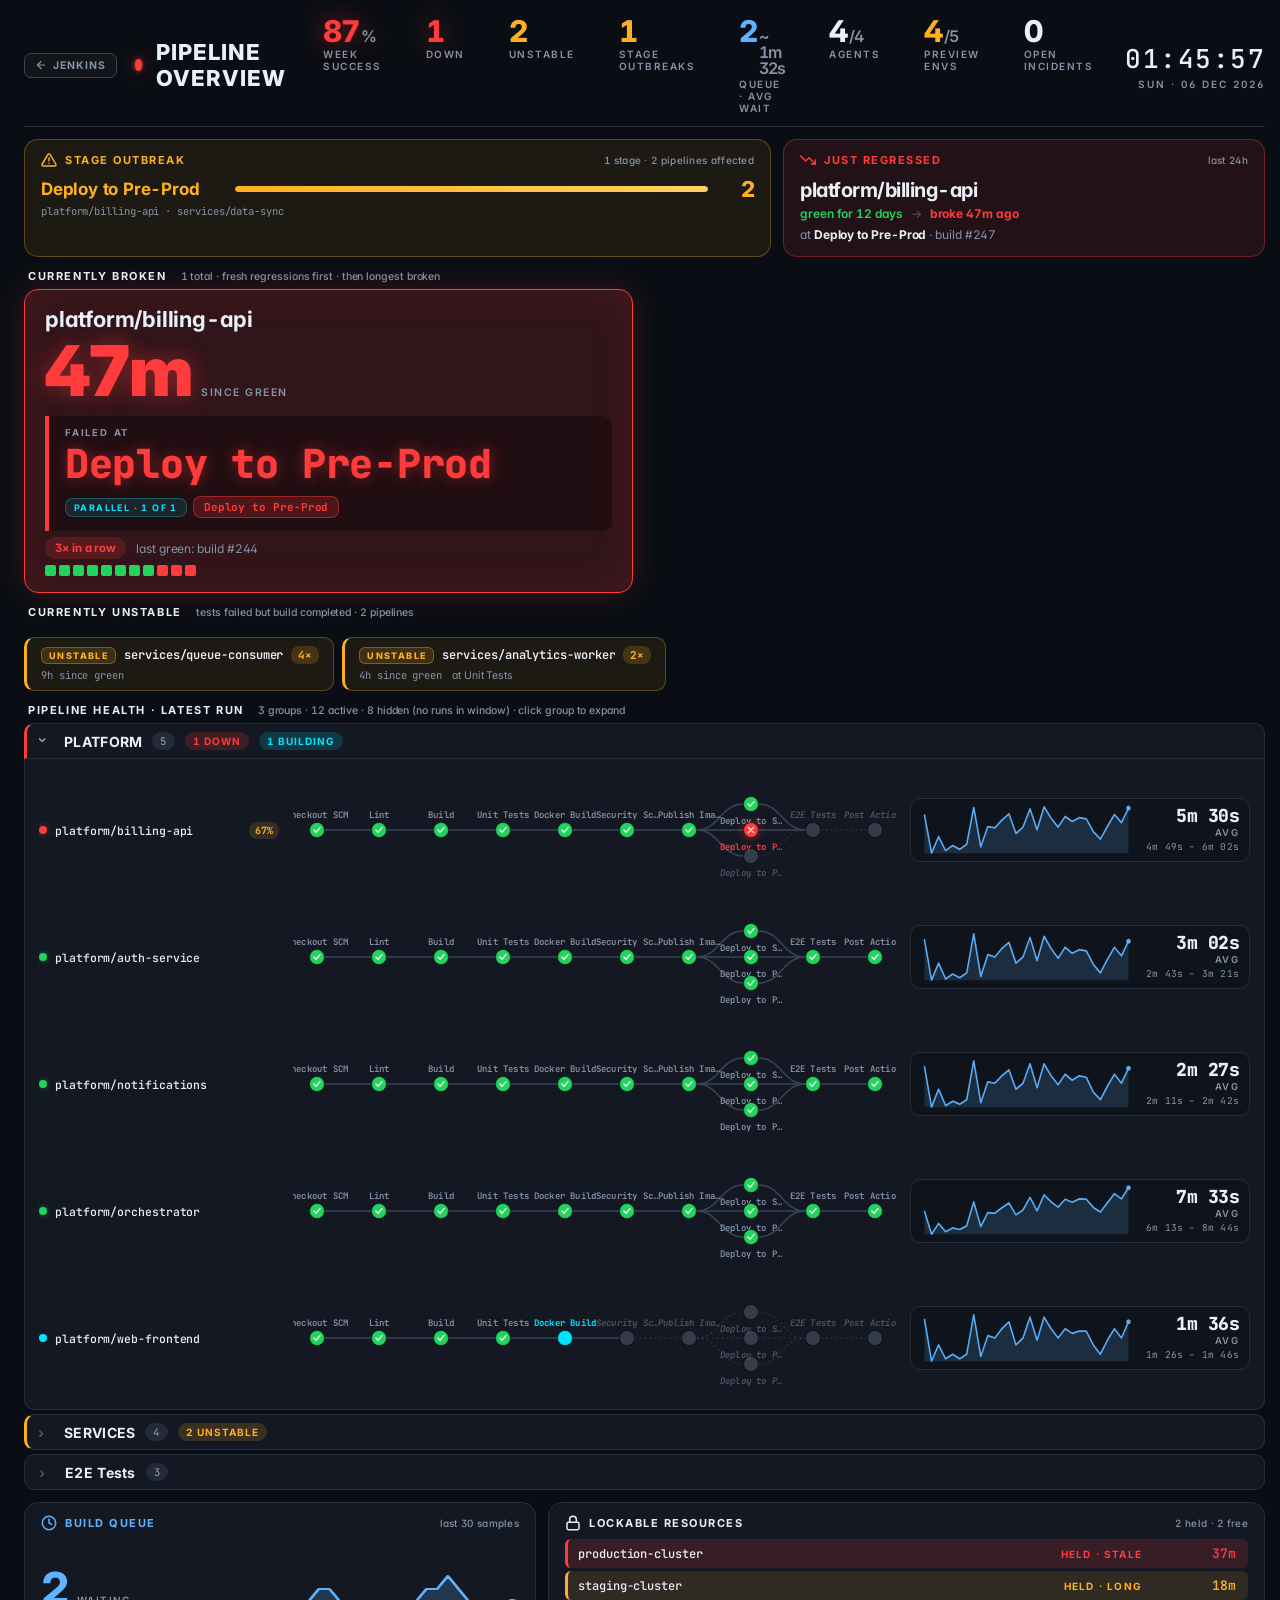
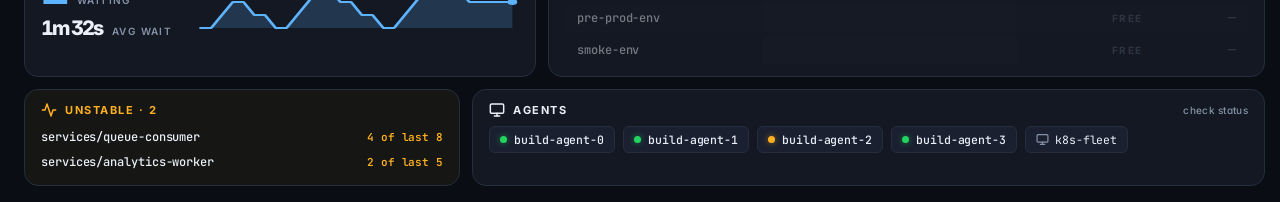
==== commit d3a4ba35: "Show the custom stats tiles in the readme" ====
--- a/docs/preview.html
+++ b/docs/preview.html
@@ -133,7 +133,12 @@
     queueSize: 2,
     avgQueueWaitMs: 92000,
     agentsHealthy: 4,
-    agentsTotal: 4
+    agentsTotal: 4,
+    customStats: [
+      { label: 'Preview Envs', unit: '', capacity: 5, state: 'warn', value: 4,
+        link: 'https://argocd.example.com/applications' },
+      { label: 'Open Incidents', unit: '', state: 'ok', value: 0 }
+    ]
   },
   outbreaks: [
     { stageName: 'Deploy to Pre-Prod', count: 2,
--- a/src/main/webapp/css/overview-dashboard.css
+++ b/src/main/webapp/css/overview-dashboard.css
@@ -220,6 +220,20 @@
 .vital.warn .vital-value { color: var(--od-amber); }
 .vital.od-info .vital-value { color: var(--od-blue); }
 
+.vital.od-stat-stale .vital-value { color: var(--od-text-muted); }
+.vital.od-stat-stale .vital-label::after {
+  content: '';
+  display: inline-block;
+  width: 5px;
+  height: 5px;
+  margin-left: 6px;
+  border-radius: 50%;
+  background: var(--od-amber);
+  vertical-align: middle;
+}
+a.vital { text-decoration: none; color: inherit; }
+a.vital:hover .vital-label { color: var(--od-text); }
+
 .od-kiosk-toggle {
   display: inline-flex;
   align-items: center;
